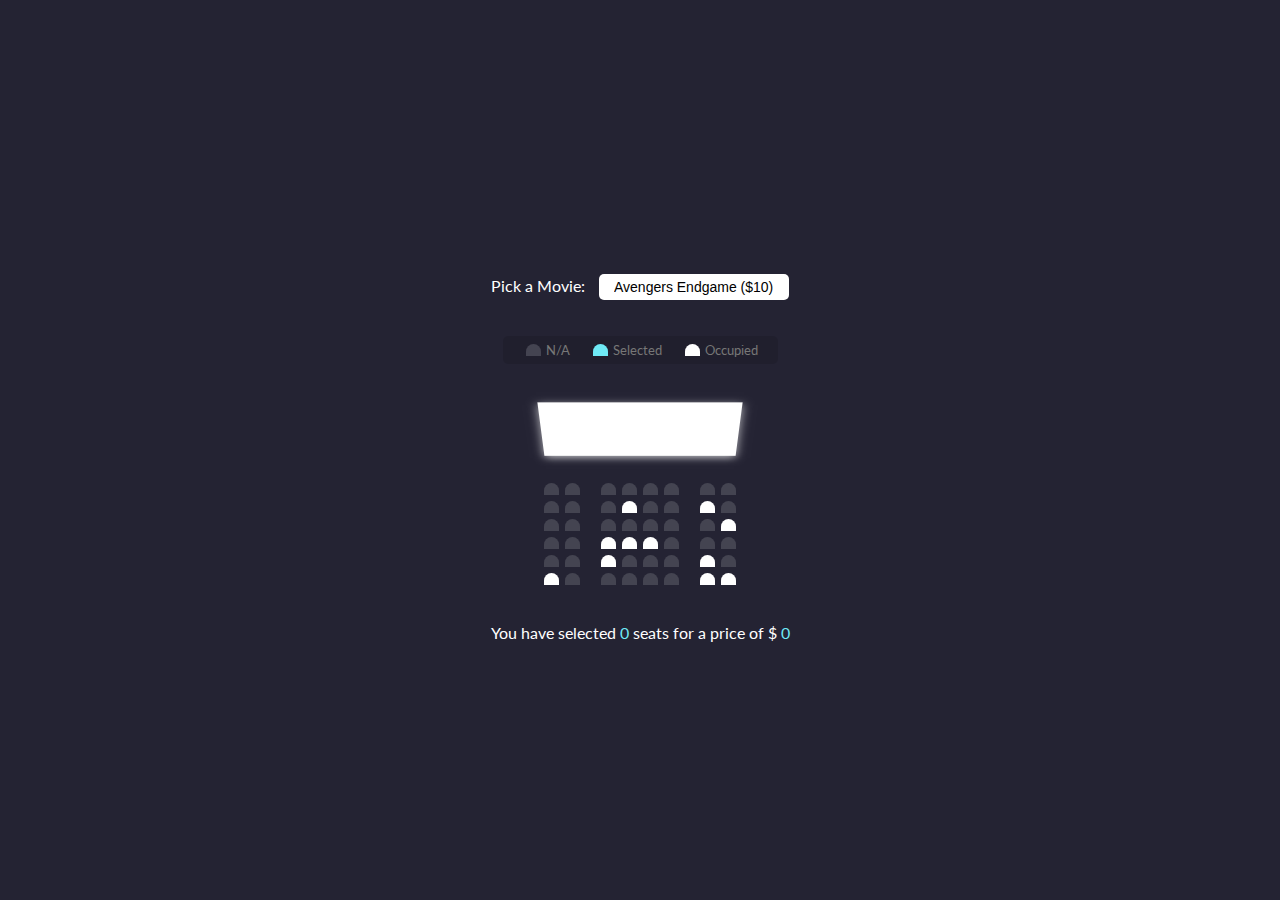
==== MOVIE/index.html @ 771ce61d "movie seats" ====
<!DOCTYPE html>
<html lang="en">
  <head>
    <meta charset="UTF-8" />
    <meta name="viewport" content="width=device-width, initial-scale=1.0" />
    <meta http-equiv="X-UA-Compatible" content="ie=edge" />
    <link rel="stylesheet" href="style.css" />
    <title>Document</title>
  </head>
  <body>
    <div class="movie-container">
      <label>Pick a Movie:</label>
      <select id="movie">
        <option value="10">Avengers Endgame ($10)</option>
        <option value="12">Joker ($12)</option>
        <option value="15">Toy Story 4 ($15)</option>
        <option value="20">Monster INC ($20)</option>
      </select>
    </div>

    <ul class="showcase">
      <li>
        <div class="seat"></div>
        <small>N/A</small>
      </li>
      <li>
        <div class="seat selected"></div>
        <small>Selected</small>
      </li>
      <li>
        <div class="seat occupied"></div>
        <small>Occupied</small>
      </li>
    </ul>

    <div class="container">
      <div class="screen"></div>
      <div class="row">
        <div class="seat"></div>
        <div class="seat"></div>
        <div class="seat"></div>
        <div class="seat"></div>
        <div class="seat"></div>
        <div class="seat"></div>
        <div class="seat"></div>
        <div class="seat"></div>
      </div>
      <div class="row">
        <div class="seat"></div>
        <div class="seat"></div>
        <div class="seat"></div>
        <div class="seat occupied"></div>
        <div class="seat"></div>
        <div class="seat"></div>
        <div class="seat occupied"></div>
        <div class="seat"></div>
      </div>
      <div class="row">
        <div class="seat"></div>
        <div class="seat"></div>
        <div class="seat"></div>
        <div class="seat"></div>
        <div class="seat"></div>
        <div class="seat"></div>
        <div class="seat"></div>
        <div class="seat occupied"></div>
      </div>
      <div class="row">
        <div class="seat"></div>
        <div class="seat"></div>
        <div class="seat occupied"></div>
        <div class="seat occupied"></div>
        <div class="seat occupied"></div>
        <div class="seat"></div>
        <div class="seat"></div>
        <div class="seat"></div>
      </div>
      <div class="row">
        <div class="seat"></div>
        <div class="seat"></div>
        <div class="seat occupied"></div>
        <div class="seat"></div>
        <div class="seat"></div>
        <div class="seat"></div>
        <div class="seat occupied"></div>
        <div class="seat"></div>
      </div>
      <div class="row">
        <div class="seat occupied"></div>
        <div class="seat"></div>
        <div class="seat"></div>
        <div class="seat"></div>
        <div class="seat"></div>
        <div class="seat"></div>
        <div class="seat occupied"></div>
        <div class="seat occupied"></div>
      </div>
    </div>
    <p class="text">
      You have selected <span id="count">0</span> seats for a price of $
      <span id="total">0</span>
    </p>

    <script src="app.js"></script>
  </body>
</html>
---- MOVIE/style.css ----
@import url("https://fonts.googleapis.com/css?family=Lato&display=swap");
* {
  box-sizing: border-box;
}

body {
  background-color: #242333;
  color: #fff;
  display: flex;
  flex-direction: column;
  align-items: center;
  justify-content: center;
  height: 100vh;
  font-family: "Lato", sans-serif;
  margin: 0;
}

.movie-container {
  margin: 20px 0;
}

.movie-container select {
  background-color: #fff;
  border: 0;
  border-radius: 5px;
  font-size: 14px;
  margin-left: 10px;
  padding: 5px 15px 5px 15px;
  appearance: none;
}

.container {
  perspective: 700px;
  margin-bottom: 30px;
}

.seat {
  background-color: #444451;
  height: 12px;
  width: 15px;
  margin: 3px;
  border-top-left-radius: 10px;
  border-top-right-radius: 10px;
}

.seat.selected {
  background-color: #6feaf6;
}

.seat.occupied {
  background-color: #fff;
}

.seat:nth-of-type(2) {
  margin-right: 18px;
}

.seat:nth-last-of-type(2) {
  margin-left: 18px;
}

.seat:not(.occupied):hover {
  cursor: pointer;
  transform: scale(1.2);
}

.showcase .seat:not(.occupied):hover {
  transform: scale(1);
}

.showcase {
  background: rgba(0, 0, 0, 0.1);
  padding: 5px 10px;
  border-radius: 5px;
  color: #777;
  list-style: none;
  display: flex;
  justify-content: space-between;
}

.showcase li {
  display: flex;
  align-items: center;
  justify-content: center;
  margin: 0 10px;
}

.showcase li small {
  margin-left: 2px;
}

.row {
  display: flex;
}

.screen {
  background-color: #fff;
  height: 70px;
  widows: 100%;
  margin: 15px 0;
  transform: rotateX(-45deg);
  box-shadow: 0 3px 10px rgba(255, 255, 255, 0.7);
}

p.text {
  margin: 5px 0;
}

p.text span {
  color: #6feaf6;
}
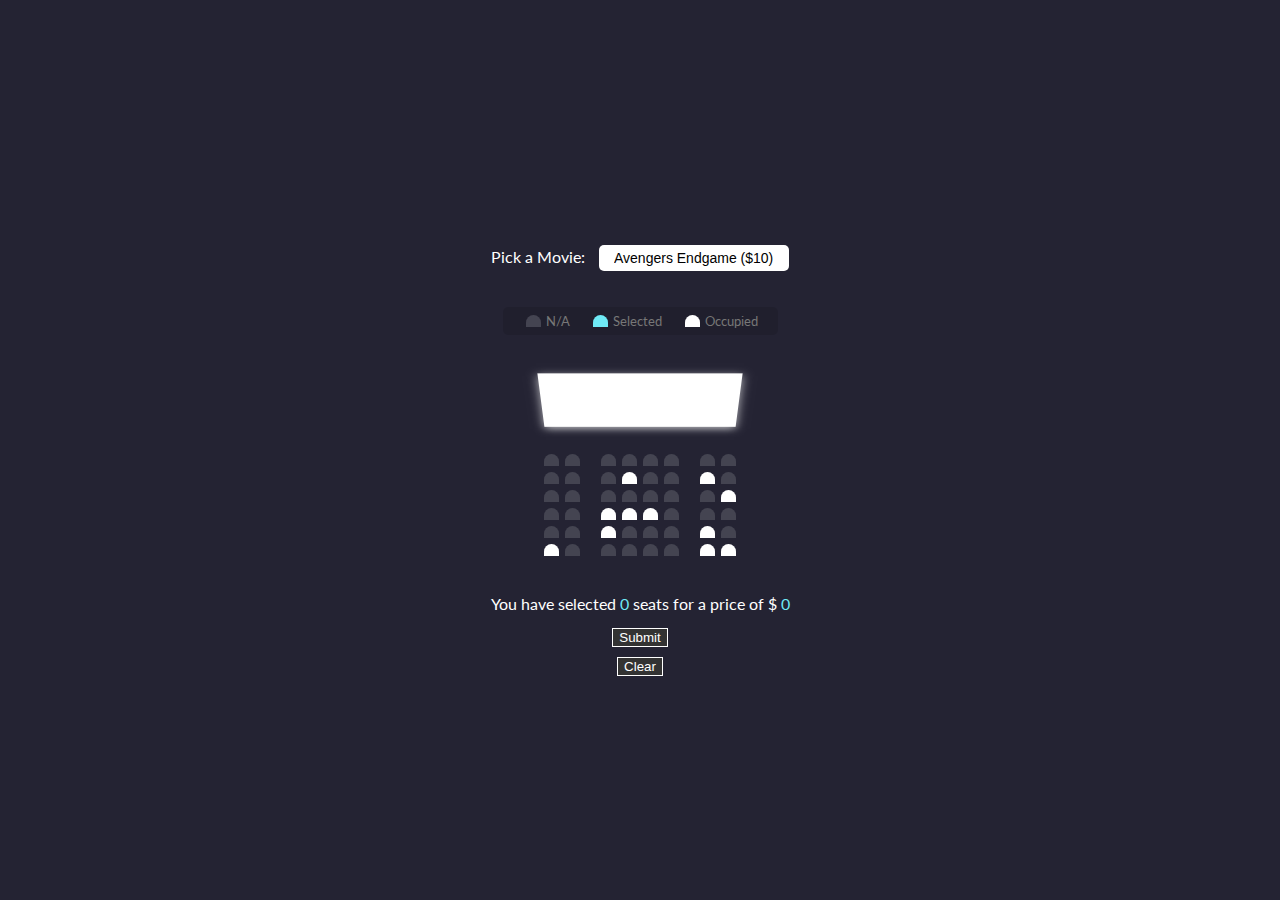
==== commit ae08e4e5: "movie seats v2" ====
--- a/MOVIE/index.html
+++ b/MOVIE/index.html
@@ -100,7 +100,9 @@
       You have selected <span id="count">0</span> seats for a price of $
       <span id="total">0</span>
     </p>
+    <button id="submit" class="btn">Submit</button>
 
+    <button id="clear" class="btn">Clear</button>
     <script src="app.js"></script>
   </body>
 </html>
--- a/MOVIE/style.css
+++ b/MOVIE/style.css
@@ -109,3 +109,19 @@
 p.text span {
   color: #6feaf6;
 }
+
+button.btn {
+  background-color: #333333;
+  color: #fff;
+  border: 1px #fff solid;
+  outline: 0;
+  margin-top: 10px;
+}
+
+button.btn:hover {
+  cursor: pointer;
+}
+
+button.btn:active {
+  background-color: #242333;
+}
